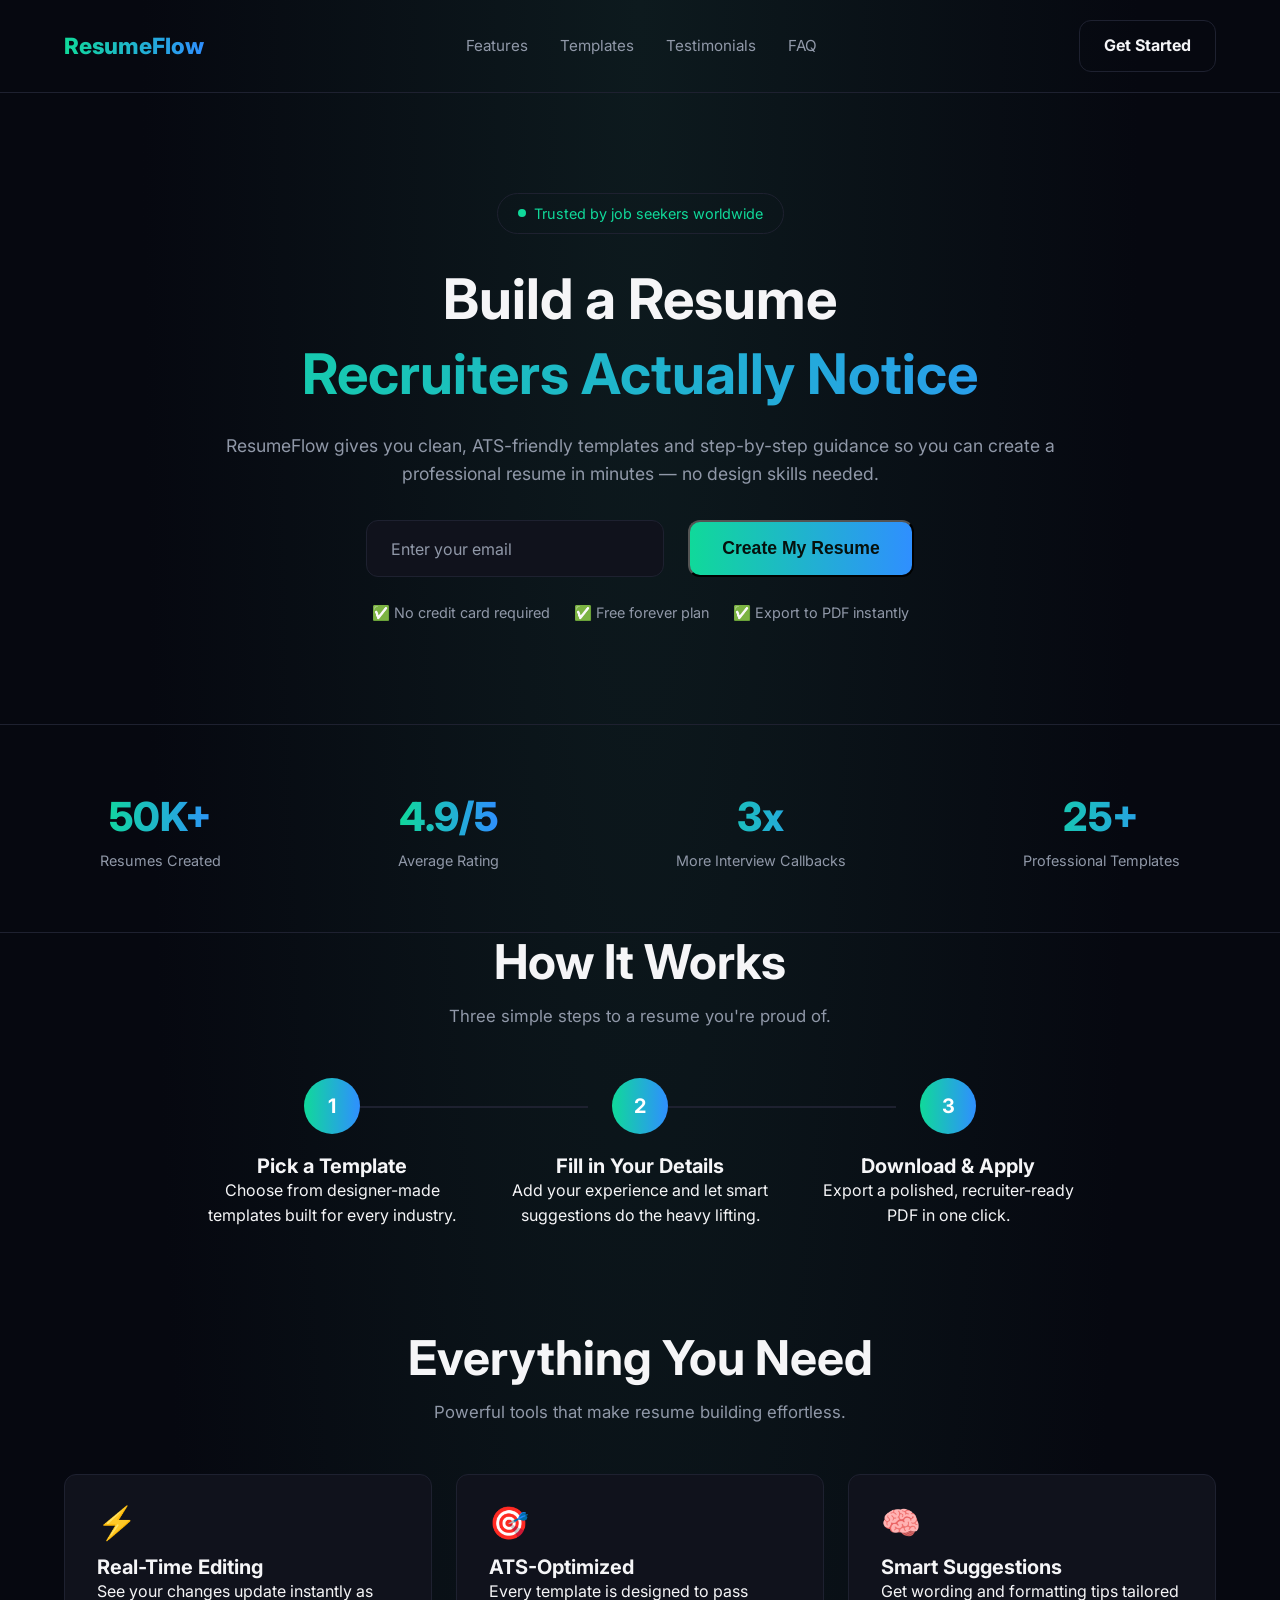
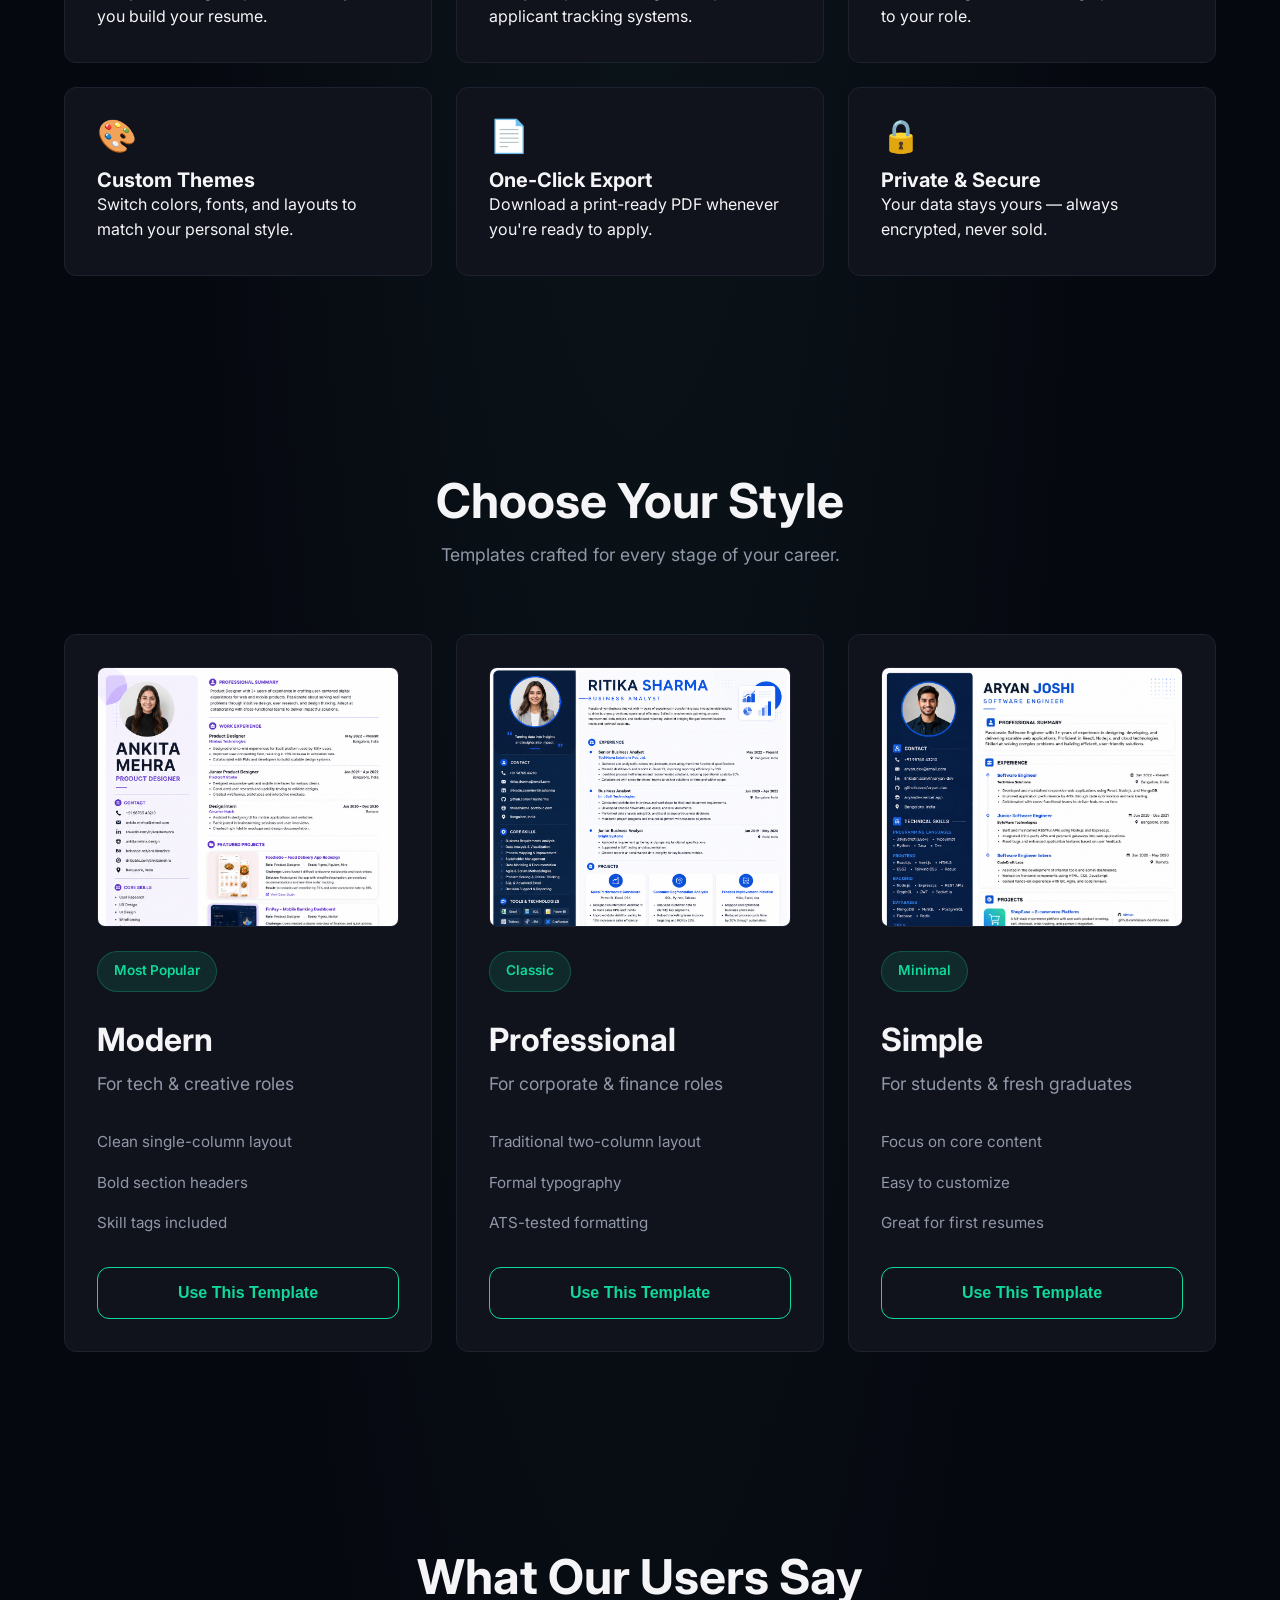
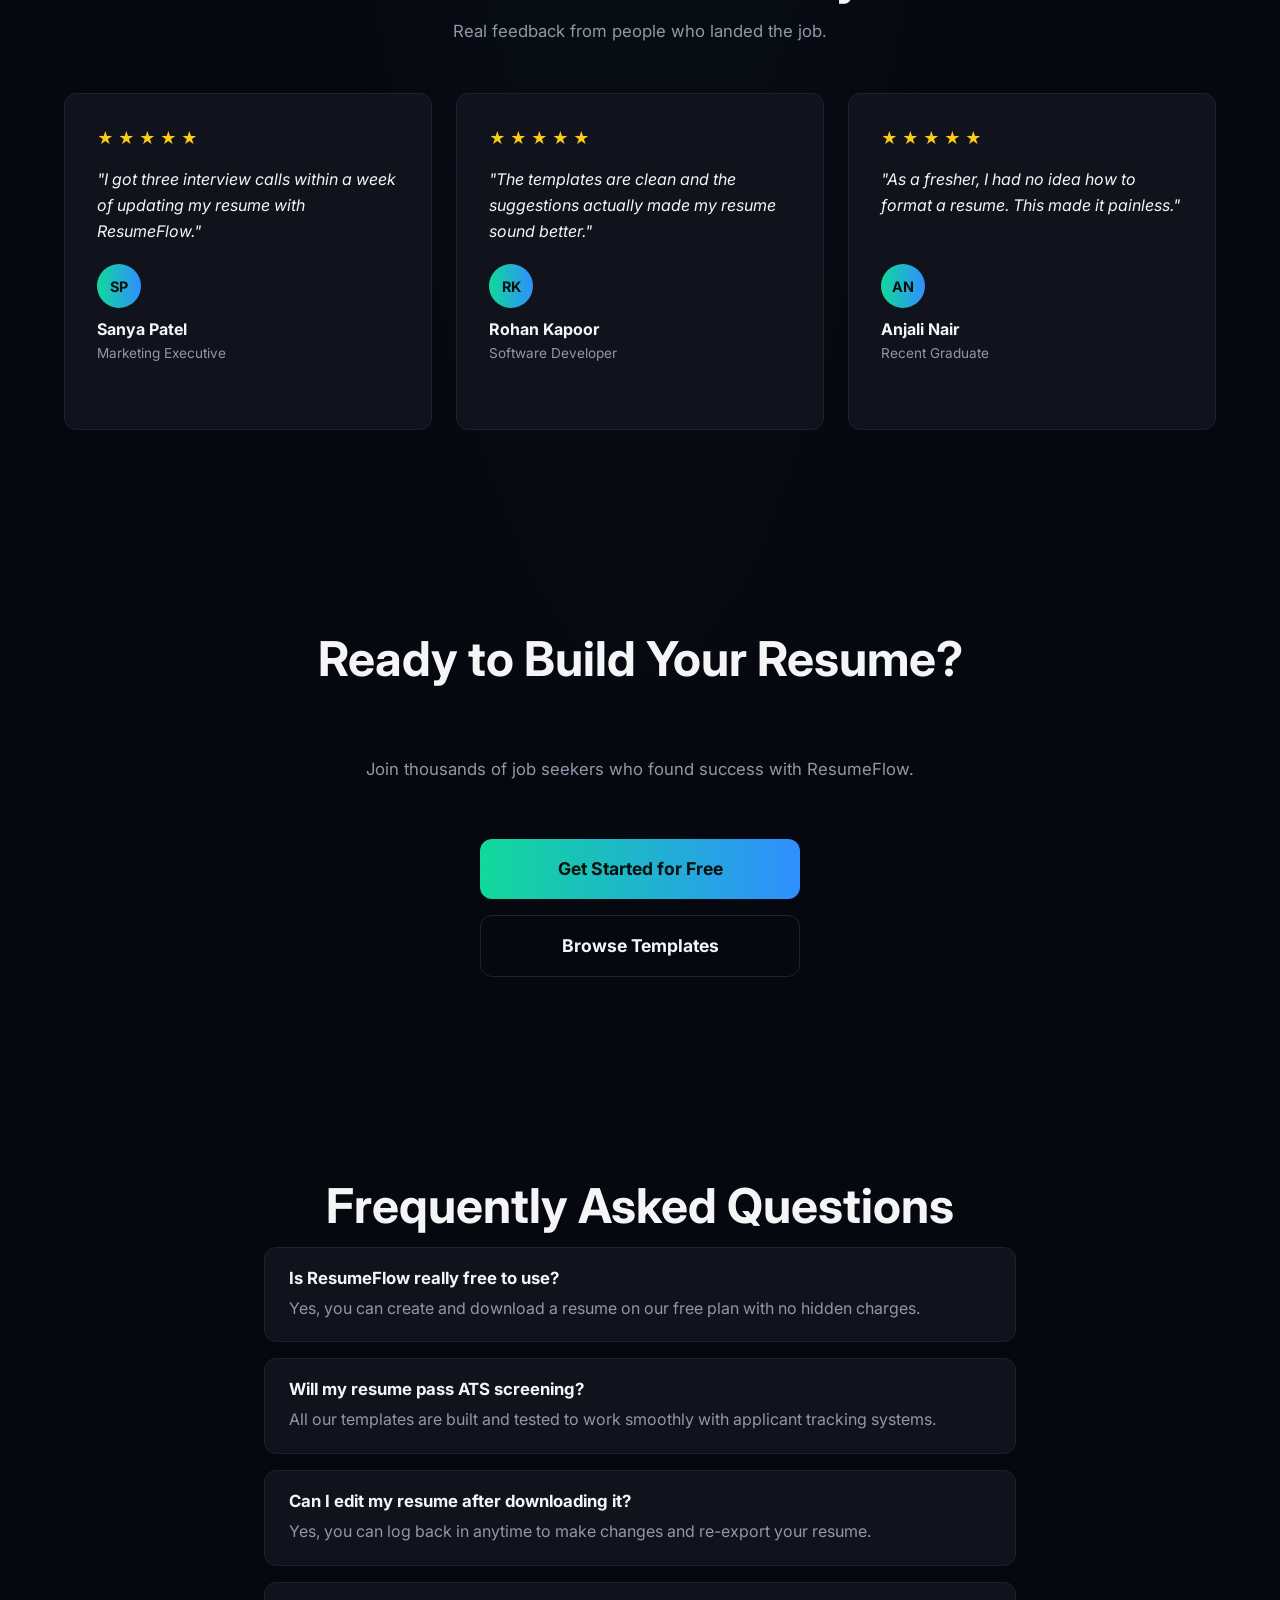
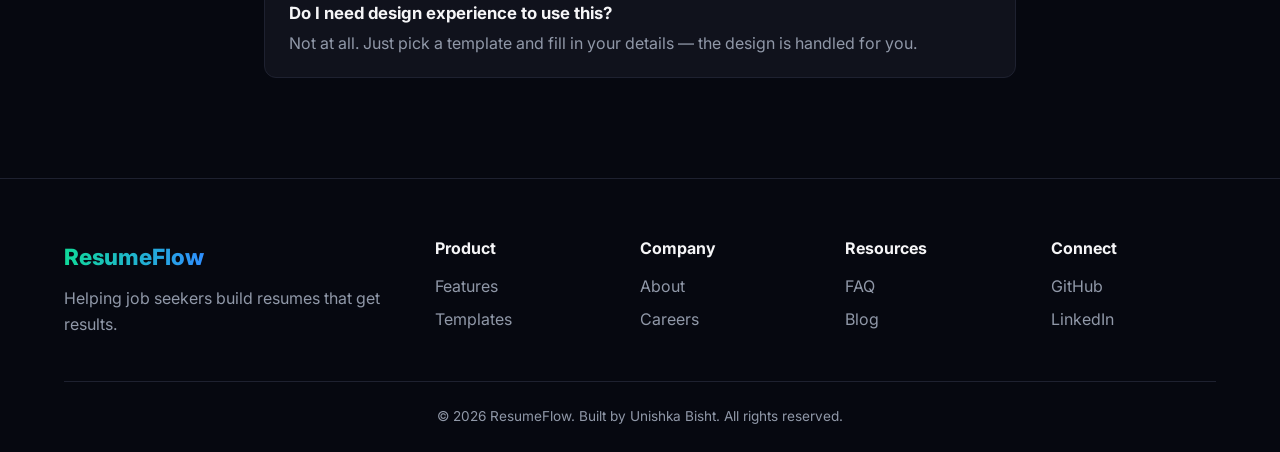
==== index.html @ 81ae3334 "first commit" ====
<!DOCTYPE html>
<html lang="en">

<head>
    <meta charset="UTF-8" />
    <meta name="viewport" content="width=device-width, initial-scale=1.0" />
    <title>ResumeFlow — Build a Resume That Gets You Hired</title>
    <meta name="description" content="ResumeFlow helps you create ATS-friendly, professional resumes in minutes with smart templates and real-time guidance." />
    <link rel="preconnect" href="https://fonts.googleapis.com">
    <link href="https://fonts.googleapis.com/css2?family=Inter:wght@400;600;700;800&display=swap" rel="stylesheet">
    <link rel="stylesheet" href="styles.css" />
</head>

<body>

    <!-- NAVBAR -->
    <header class="navbar">
        <nav class="nav container">
            <a href="#" class="logo">ResumeFlow</a>
            <ul class="nav-links">
                <li><a href="#features">Features</a></li>
                <li><a href="#templates">Templates</a></li>
                <li><a href="#testimonials">Testimonials</a></li>
                <li><a href="#faq">FAQ</a></li>
            </ul>
            <a href="#hero" class="btn btn-outline">Get Started</a>
        </nav>
    </header>

    <!-- HERO -->
    <section class="hero" id="hero">
        <div class="container">
            <span class="hero-badge">
                <span class="badge-dot"></span>
                Trusted by job seekers worldwide
            </span>
            <h1>
                <span class="heading-white">Build a Resume</span>
                <span class="heading-gradient">Recruiters Actually Notice</span>
            </h1>
            <p class="hero-subtext">
                ResumeFlow gives you clean, ATS-friendly templates and step-by-step guidance
                so you can create a professional resume in minutes — no design skills needed.
            </p>
            <form class="hero-form" onsubmit="return false;">
                <label for="email" class="visually-hidden">Enter your email</label>
                <input type="email" id="email" name="email" placeholder="Enter your email" required />
                <button type="submit" class="btn btn-primary btn-lg">Create My Resume</button>
            </form>
            <p class="reassurance">
                <span>✅ No credit card required</span>
                <span>✅ Free forever plan</span>
                <span>✅ Export to PDF instantly</span>
            </p>
        </div>
    </section>

    <!-- STATS -->
    <section class="stats">
        <dl class="stat-item">
            <dt>50K+</dt>
            <dd>Resumes Created</dd>
        </dl>
        <dl class="stat-item">
            <dt>4.9/5</dt>
            <dd>Average Rating</dd>
        </dl>
        <dl class="stat-item">
            <dt>3x</dt>
            <dd>More Interview Callbacks</dd>
        </dl>
        <dl class="stat-item">
            <dt>25+</dt>
            <dd>Professional Templates</dd>
        </dl>
    </section>

    <!-- HOW IT WORKS -->
    <section class="how-it-works container">
        <h2>How It Works</h2>
        <p class="section-subtext">Three simple steps to a resume you're proud of.</p>
        <ol class="steps-list">
            <li class="step-card">
                <h3>Pick a Template</h3>
                <p>Choose from designer-made templates built for every industry.</p>
            </li>
            <li class="step-card">
                <h3>Fill in Your Details</h3>
                <p>Add your experience and let smart suggestions do the heavy lifting.</p>
            </li>
            <li class="step-card">
                <h3>Download & Apply</h3>
                <p>Export a polished, recruiter-ready PDF in one click.</p>
            </li>
        </ol>
    </section>

    <!-- FEATURES -->
    <section class="features container" id="features">
        <h2>Everything You Need</h2>
        <p class="section-subtext">Powerful tools that make resume building effortless.</p>
        <ul class="card-grid card-grid-3">
            <li class="card">
                <div class="card-icon">⚡</div>
                <h3>Real-Time Editing</h3>
                <p>See your changes update instantly as you build your resume.</p>
            </li>
            <li class="card">
                <div class="card-icon">🎯</div>
                <h3>ATS-Optimized</h3>
                <p>Every template is designed to pass applicant tracking systems.</p>
            </li>
            <li class="card">
                <div class="card-icon">🧠</div>
                <h3>Smart Suggestions</h3>
                <p>Get wording and formatting tips tailored to your role.</p>
            </li>
            <li class="card">
                <div class="card-icon">🎨</div>
                <h3>Custom Themes</h3>
                <p>Switch colors, fonts, and layouts to match your personal style.</p>
            </li>
            <li class="card">
                <div class="card-icon">📄</div>
                <h3>One-Click Export</h3>
                <p>Download a print-ready PDF whenever you're ready to apply.</p>
            </li>
            <li class="card">
                <div class="card-icon">🔒</div>
                <h3>Private & Secure</h3>
                <p>Your data stays yours — always encrypted, never sold.</p>
            </li>
        </ul>
    </section>

    <!-- TEMPLATES -->
    <section id="templates">
        <h2>Choose Your Style</h2>
        <p>Templates crafted for every stage of your career.</p>
        <ul class="card-grid card-grid-3">
            <li class="template-card">
                <img src="images/template-modern.png" alt="Modern resume template preview" class="template-preview" />
                <span class="badge">Most Popular</span>
                <h3>Modern</h3>
                <p class="role">For tech & creative roles</p>
                <ul class="details">
                    <li>Clean single-column layout</li>
                    <li>Bold section headers</li>
                    <li>Skill tags included</li>
                </ul>
                <button type="button">Use This Template</button>
            </li>
            <li class="template-card">
                <img src="images/template-professional.png" alt="Professional resume template preview" class="template-preview" />
                <span class="badge">Classic</span>
                <h3>Professional</h3>
                <p class="role">For corporate & finance roles</p>
                <ul class="details">
                    <li>Traditional two-column layout</li>
                    <li>Formal typography</li>
                    <li>ATS-tested formatting</li>
                </ul>
                <button type="button">Use This Template</button>
            </li>
            <li class="template-card">
                <img src="images/template-simple.png" alt="Simple resume template preview" class="template-preview" />
                <span class="badge">Minimal</span>
                <h3>Simple</h3>
                <p class="role">For students & fresh graduates</p>
                <ul class="details">
                    <li>Focus on core content</li>
                    <li>Easy to customize</li>
                    <li>Great for first resumes</li>
                </ul>
                <button type="button">Use This Template</button>
            </li>
        </ul>
    </section>

    <!-- TESTIMONIALS -->
    <section class="testimonials container" id="testimonials">
        <h2>What Our Users Say</h2>
        <p class="section-subtext">Real feedback from people who landed the job.</p>
        <ul class="card-grid card-grid-3">
            <li class="card testimonial-card">
                <div class="stars">★★★★★</div>
                <p class="quote">"I got three interview calls within a week of updating my resume with ResumeFlow."</p>
                <div class="avatar">SP</div>
                <h3>Sanya Patel</h3>
                <p class="role">Marketing Executive</p>
            </li>
            <li class="card testimonial-card">
                <div class="stars">★★★★★</div>
                <p class="quote">"The templates are clean and the suggestions actually made my resume sound better."</p>
                <div class="avatar">RK</div>
                <h3>Rohan Kapoor</h3>
                <p class="role">Software Developer</p>
            </li>
            <li class="card testimonial-card">
                <div class="stars">★★★★★</div>
                <p class="quote">"As a fresher, I had no idea how to format a resume. This made it painless."</p>
                <div class="avatar">AN</div>
                <h3>Anjali Nair</h3>
                <p class="role">Recent Graduate</p>
            </li>
        </ul>
    </section>

    <!-- CTA BAND -->
    <section class="cta-band">
        <h2>Ready to Build Your Resume?</h2>
        <p class="section-subtext">Join thousands of job seekers who found success with ResumeFlow.</p>
        <a href="#hero" class="btn btn-primary btn-lg">Get Started for Free</a>
        <a href="#templates" class="btn btn-outline btn-lg">Browse Templates</a>
    </section>

    <!-- FAQ -->
    <section class="faq" id="faq">
        <h2>Frequently Asked Questions</h2>
        <ul class="faq-list">
            <li class="faq-item">
                <h3>Is ResumeFlow really free to use?</h3>
                <p>Yes, you can create and download a resume on our free plan with no hidden charges.</p>
            </li>
            <li class="faq-item">
                <h3>Will my resume pass ATS screening?</h3>
                <p>All our templates are built and tested to work smoothly with applicant tracking systems.</p>
            </li>
            <li class="faq-item">
                <h3>Can I edit my resume after downloading it?</h3>
                <p>Yes, you can log back in anytime to make changes and re-export your resume.</p>
            </li>
            <li class="faq-item">
                <h3>Do I need design experience to use this?</h3>
                <p>Not at all. Just pick a template and fill in your details — the design is handled for you.</p>
            </li>
        </ul>
    </section>

    <!-- FOOTER -->
    <footer class="footer">
        <div class="container">
            <div class="footer-grid">
                <div class="footer-brand">
                    <a href="#" class="logo">ResumeFlow</a>
                    <p>Helping job seekers build resumes that get results.</p>
                </div>
                <div class="footer-col">
                    <h4>Product</h4>
                    <ul>
                        <li><a href="#features">Features</a></li>
                        <li><a href="#templates">Templates</a></li>
                    </ul>
                </div>
                <div class="footer-col">
                    <h4>Company</h4>
                    <ul>
                        <li><a href="#">About</a></li>
                        <li><a href="#">Careers</a></li>
                    </ul>
                </div>
                <div class="footer-col">
                    <h4>Resources</h4>
                    <ul>
                        <li><a href="#faq">FAQ</a></li>
                        <li><a href="#">Blog</a></li>
                    </ul>
                </div>
                <div class="footer-col">
                    <h4>Connect</h4>
                    <ul>
                        <li><a href="https://github.com/Unishkabisht" target="_blank" rel="noopener">GitHub</a></li>
                        <li><a href="#">LinkedIn</a></li>
                    </ul>
                </div>
            </div>
            <p class="copyright">© <span id="year"></span> ResumeFlow. Built by Unishka Bisht. All rights reserved.</p>
        </div>
    </footer>

    <script src="script.js"></script>
</body>

</html>
---- styles.css ----
* {
    margin: 0;
    padding: 0;
    box-sizing: border-box;
}

:root {
    --bg-color: #121212;
    --surface-color: #10121c;
    --text-color: #f5f5f7;
    --text-muted: #9098a8;
    --accent-green: #10d99a;
    --accent-blue: #2f8fff;
    --accent-gradient: linear-gradient(90deg, var(--accent-green), var(--accent-blue));
    --border-color: #1e2130;
    --radius: 12px;
    --max-width: 1200px;
    --font-family: 'Inter', sans-serif;
}


body {
    font-family: var(--font-family);
    background: radial-gradient(ellipse at top, #0d1a1e 0%, #060810 55%);
    background-color: var(--bg-color);
    color: var(--text-color);
    line-height: 1.6;
}

.container {
    max-width: var(--max-width);
    margin: 0 auto;
    padding: 0 24px;
}

h1,
h2,
h3,
h4 {
    font-weight: 700;
    line-height: 1.2;
}

h1 {
    font-size: 4rem;
}

h2 {
    font-size: 3rem;
    margin-bottom: 12px;
    text-align: center;
}

.section-subtext {
    text-align: center;
    color: var(--text-muted);
    font-size: 1.05rem;
    margin-bottom: 48px;
}

h3 {
    font-size: 1.25rem;
}

a {
    color: inherit;
    text-decoration: none;
}

/* 2. BUTTONS */
.btn {
    display: inline-block;
    padding: 12px 24px;
    border-radius: 12px;
    font-weight: 600;
    transition: background-color 0.2s ease;
}

.btn-primary {
    background: var(--accent-gradient);
    color: #06110d;
    font-weight: 700;
}

.btn-primary:hover {
    filter: brightness(1.04);
    box-shadow: 0 8px 20px rgba(53, 230, 174, 0.35);
    transform: translateY(-2px);
}

.btn-lg {
    padding: 16px 32px;
    font-size: 1.1rem;
}

.btn-outline {
    background: transparent;
    color: var(--text-color);
    border: 1px solid var(--border-color);
    font-weight: 700;
}

.btn-outline:hover {
    border-color: var(--accent-green);
}

/* 3. NAVBAR*/
.navbar {
    border-bottom: 1px solid var(--border-color);
    padding: 20px 0;
}

.nav {
    display: flex;
    align-items: center;
    justify-content: space-between;
    flex-wrap: wrap;
    gap: 16px;
}

.logo {
    font-weight: 800;
    font-size: 1.4rem;
    background: var(--accent-gradient);
    -webkit-background-clip: text;
    background-clip: text;
    color: transparent;
}

.nav-links {
    display: flex;
    list-style: none;
    gap: 32px;
}

.nav-links a {
    color: var(--text-muted);
    font-size: 0.95rem;
}

.nav-links a:hover {
    color: var(--accent-green);
}

/* 4. HERO */
.hero {
    text-align: center;
    padding: 100px 24px;
}

.hero-badge {
    display: inline-flex;
    align-items: center;
    gap: 8px;
    padding: 8px 20px;
    border: 1px solid var(--border-color);
    border-radius: 999px;
    color: var(--accent-green);
    font-size: 0.9rem;
    margin-bottom: 32px;
}

.badge-dot {
    width: 8px;
    height: 8px;
    border-radius: 50%;
    background-color: var(--accent-green);
    display: inline-block;
}

.hero h1 {
    display: flex;
    flex-direction: column;
    gap: 8px;
    font-size: 3.5rem;
}

.heading-white {
    color: var(--text-color);
}

.heading-gradient {
    background: var(--accent-gradient);
    -webkit-background-clip: text;
    background-clip: text;
    color: transparent;
}

.hero-subtext {
    max-width: 900px;
    margin: 24px auto;
    color: var(--text-muted);
    font-size: 1.1rem;
}

.hero-form {
    display: flex;
    justify-content: center;
    gap: 24px;
    flex-wrap: wrap;
    margin-top: 32px;
}

.hero-form input {
    background-color: var(--surface-color);
    border: 1px solid var(--border-color);
    border-radius: 12px;
    padding: 14px 24px;
    color: var(--text-color);
    font-family: var(--font-family);
    font-size: 1rem;
    min-width: 260px;
}

.hero-form input::placeholder {
    color: var(--text-muted);
}

.visually-hidden {
    position: absolute;
    width: 1px;
    height: 1px;
    overflow: hidden;
    clip: rect(0, 0, 0, 0);
    white-space: nowrap;
}

.reassurance {
    margin-top: 24px;
    display: flex;
    justify-content: center;
    gap: 24px;
    flex-wrap: wrap;
    color: var(--text-muted);
    font-size: 0.9rem;
}

/* 5. STATS STRIP */
.stats {
    display: flex;
    flex-wrap: wrap;
    justify-content: space-around;
    gap: 24px;
    padding: 60px 24px;
    border-top: 1px solid var(--border-color);
    border-bottom: 1px solid var(--border-color);
}

.stat-item {
    margin: 0;
    padding: 0;
    text-align: center;
}

.stat-item dt {
    display: block;
    font-size: 2.5rem;
    font-weight: 800;
    margin: 0;
    background: var(--accent-gradient);
    -webkit-background-clip: text;
    background-clip: text;
    color: transparent;
}

.stat-item dd {
    margin: 0;
    color: var(--text-muted);
    font-size: 0.9rem;
}

/* 6. HOW IT WORKS */
.steps-list {
    list-style: none;
    counter-reset: step;
    display: flex;
    justify-content: space-between;
    gap: 24px;
    max-width: 900px;
    margin: 0 auto;
}

.step-card {
    counter-increment: step;
    position: relative;
    flex: 1;
    text-align: center;
    padding-top: 76px;
}

.step-card::before {
    content: counter(step);
    position: absolute;
    top: 0;
    left: 50%;
    transform: translateX(-50%);
    display: flex;
    align-items: center;
    justify-content: center;
    width: 56px;
    height: 56px;
    border-radius: 50%;
    background: var(--accent-gradient);
    color: #fff;
    font-weight: 700;
    font-size: 1.25rem;
    z-index: 2;
}

.step-card:not(:last-child)::after {
    content: "";
    position: absolute;
    top: 28px;
    left: calc(50% + 28px);
    width: calc(100% - 56px);
    height: 2px;
    background-color: var(--border-color);
    z-index: 1;
}

/* 7. CARDS (shared by features / templates / testimonials) */
.card-grid {
    list-style: none;
    margin: 0;
    padding: 0;
    display: grid;
    grid-template-columns: repeat(3, 1fr);
    grid-auto-rows: 1fr;
    gap: 24px;
}

.card-grid-3 {
    grid-template-columns: repeat(3, 1fr);
}

.card-grid-2 {
    grid-template-columns: repeat(2, 1fr);
    width: 100%;
}

.card {
    display: flex;
    flex-direction: column;
    height: 100%;
    background-color: var(--surface-color);
    border: 1px solid var(--border-color);
    border-radius: var(--radius);
    padding: 32px;
}

.features,
.templates,
.testimonials,
.faq,
.cta-band {
    padding: 100px 24px;
}

.card-icon {
    font-size: 2rem;
    line-height: 1;
    margin-bottom: 16px;
}

.card:hover {
    filter: brightness(1.04);
    box-shadow: 0 8px 20px rgba(53, 230, 174, 0.35);
    transform: translateY(-2px);
}

/* 8. TEMPLATES */
#templates {
    padding: 6rem 5%;
    text-align: center;
}

#templates>p {
    color: var(--text-muted);
    font-size: 1.1rem;
    margin-bottom: 4rem;
}

.template-card {
    background: var(--surface-color);
    border: 1px solid var(--border-color);
    border-radius: var(--radius);
    padding: 2rem;
    text-align: left;
    transition: .35s ease;
    overflow: hidden;
}

.template-preview {
    width: 100%;
    height: 260px;
    object-fit: cover;
    object-position: top;
    border-radius: 8px;
    margin-bottom: 1.5rem;
    border: 1px solid var(--border-color);
    display: block;
}

.template-card:hover {
    transform: translateY(-8px);
    border-color: var(--accent-green);
    box-shadow: 0 15px 35px rgba(0, 0, 0, .35);
}

.badge {
    display: inline-block;
    padding: .55rem 1rem;
    background: rgba(16, 217, 154, .12);
    color: var(--accent-green);
    border: 1px solid rgba(16, 217, 154, .25);
    border-radius: 50px;
    font-size: .85rem;
    font-weight: 600;
    margin-bottom: 1.8rem;
}

.template-card h3 {
    color: var(--text-color);
    font-size: 2rem;
    margin-bottom: .7rem;
}

.role {
    color: var(--text-muted);
    margin-bottom: 2rem;
    font-size: 1.1rem;
}

.details {
    list-style: none;
    padding: 0;
    margin: 0 0 2rem;
}

.details li {
    color: var(--text-muted);
    margin-bottom: 1rem;
    font-size: .95rem;
}

.template-card button {
    width: 100%;
    padding: 1rem;
    border: 1px solid var(--accent-green);
    border-radius: var(--radius);
    background: transparent;
    color: var(--accent-green);
    font-size: 1rem;
    font-weight: 600;
    cursor: pointer;
    transition: .3s;
}

.template-card button:hover {
    background: var(--accent-gradient);
    color: var(--bg-color);
    border-color: transparent;
}

/* 9. TESTIMONIALS */
.stars {
    color: #facc15;
    margin-bottom: 16px;
    letter-spacing: 4px;
}

.testimonial-card .quote {
    font-style: italic;
    color: var(--text-color);
    margin-bottom: 20px;
}

.avatar {
    width: 44px;
    height: 44px;
    border-radius: 50%;
    display: flex;
    align-items: center;
    justify-content: center;
    background: var(--accent-gradient);
    color: #06110d;
    font-weight: 700;
    font-size: 0.9rem;
    margin-top: auto;
    margin-bottom: 12px;
}

.testimonial-card h3 {
    font-size: 1rem;
    margin-bottom: 4px;
}

.testimonial-card .role {
    color: var(--text-muted);
    font-size: 0.85rem;
}

.testimonial-card {
    min-width: 0;
}

/* 10. CTA BAND */
.cta-band {
    display: flex;
    flex-direction: column;
    align-items: center;
    gap: 16px;
    text-align: center;
}

.cta-band .section-subtext {
    max-width: 789px;
    margin: 40px auto;
    padding: 0 30px;
}

.cta-band .btn {
    width: 100%;
    max-width: 320px;
    margin: 0;
}

/* 11. FAQ */
.faq {
    max-width: 800px;
    margin: 0 auto;
    padding: 100px 24px;
}

.faq-list {
    list-style: none;
    margin: 0;
    padding: 0;
    display: flex;
    flex-direction: column;
    gap: 16px;
}

.faq-item {
    border: 1px solid var(--border-color);
    border-radius: var(--radius);
    padding: 20px 24px;
    background-color: var(--surface-color);
    transition: border-color 0.25s ease, box-shadow 0.25s ease;
}

.faq-item:hover {
    border-color: var(--accent-green);
    box-shadow: 0 0 24px rgba(16, 217, 154, 0.15);
}

.faq-item h3 {
    font-size: 1.05rem;
    margin-bottom: 8px;
}

.faq-item p {
    color: var(--text-muted);
}

/* 12. FOOTER */
.footer {
    border-top: 1px solid var(--border-color);
    padding: 60px 24px 24px;
}

.footer-grid {
    display: grid;
    grid-template-columns: 2fr 1fr 1fr 1fr 1fr;
    gap: 40px;
    margin-bottom: 40px;
}

.footer-brand p {
    color: var(--text-muted);
    margin-top: 12px;
}

.footer-col h4 {
    margin-bottom: 16px;
    font-size: 1rem;
}

.footer-col ul {
    list-style: none;
    margin: 0;
    padding: 0;
}

.footer-col li {
    margin-bottom: 8px;
    color: var(--text-muted);
}

.copyright {
    text-align: center;
    color: var(--text-muted);
    font-size: 0.85rem;
    border-top: 1px solid var(--border-color);
    padding-top: 24px;
}

/* 13. RESPONSIVE */
@media (max-width: 768px) {
    .hero h1 {
        font-size: 2rem;
    }

    h2 {
        font-size: 1.75rem;
    }

    .nav-links {
        display: none;
    }

    .card-grid,
    .card-grid-3,
    .card-grid-2 {
        grid-template-columns: 1fr;
    }

    .footer-grid {
        grid-template-columns: 1fr;
    }

    .hero {
        padding: 60px 24px;
    }

    .hero-badge {
        flex-wrap: wrap;
        max-width: 90%;
        text-align: center;
    }

    .hero-form {
        flex-direction: column;
        align-items: center;
    }

    .hero-form input {
        width: 100%;
        max-width: 320px;
    }

    .steps-list {
        flex-direction: column;
        align-items: center;
        gap: 48px;
    }

    .step-card:not(:last-child)::after {
        display: none;
    }
}
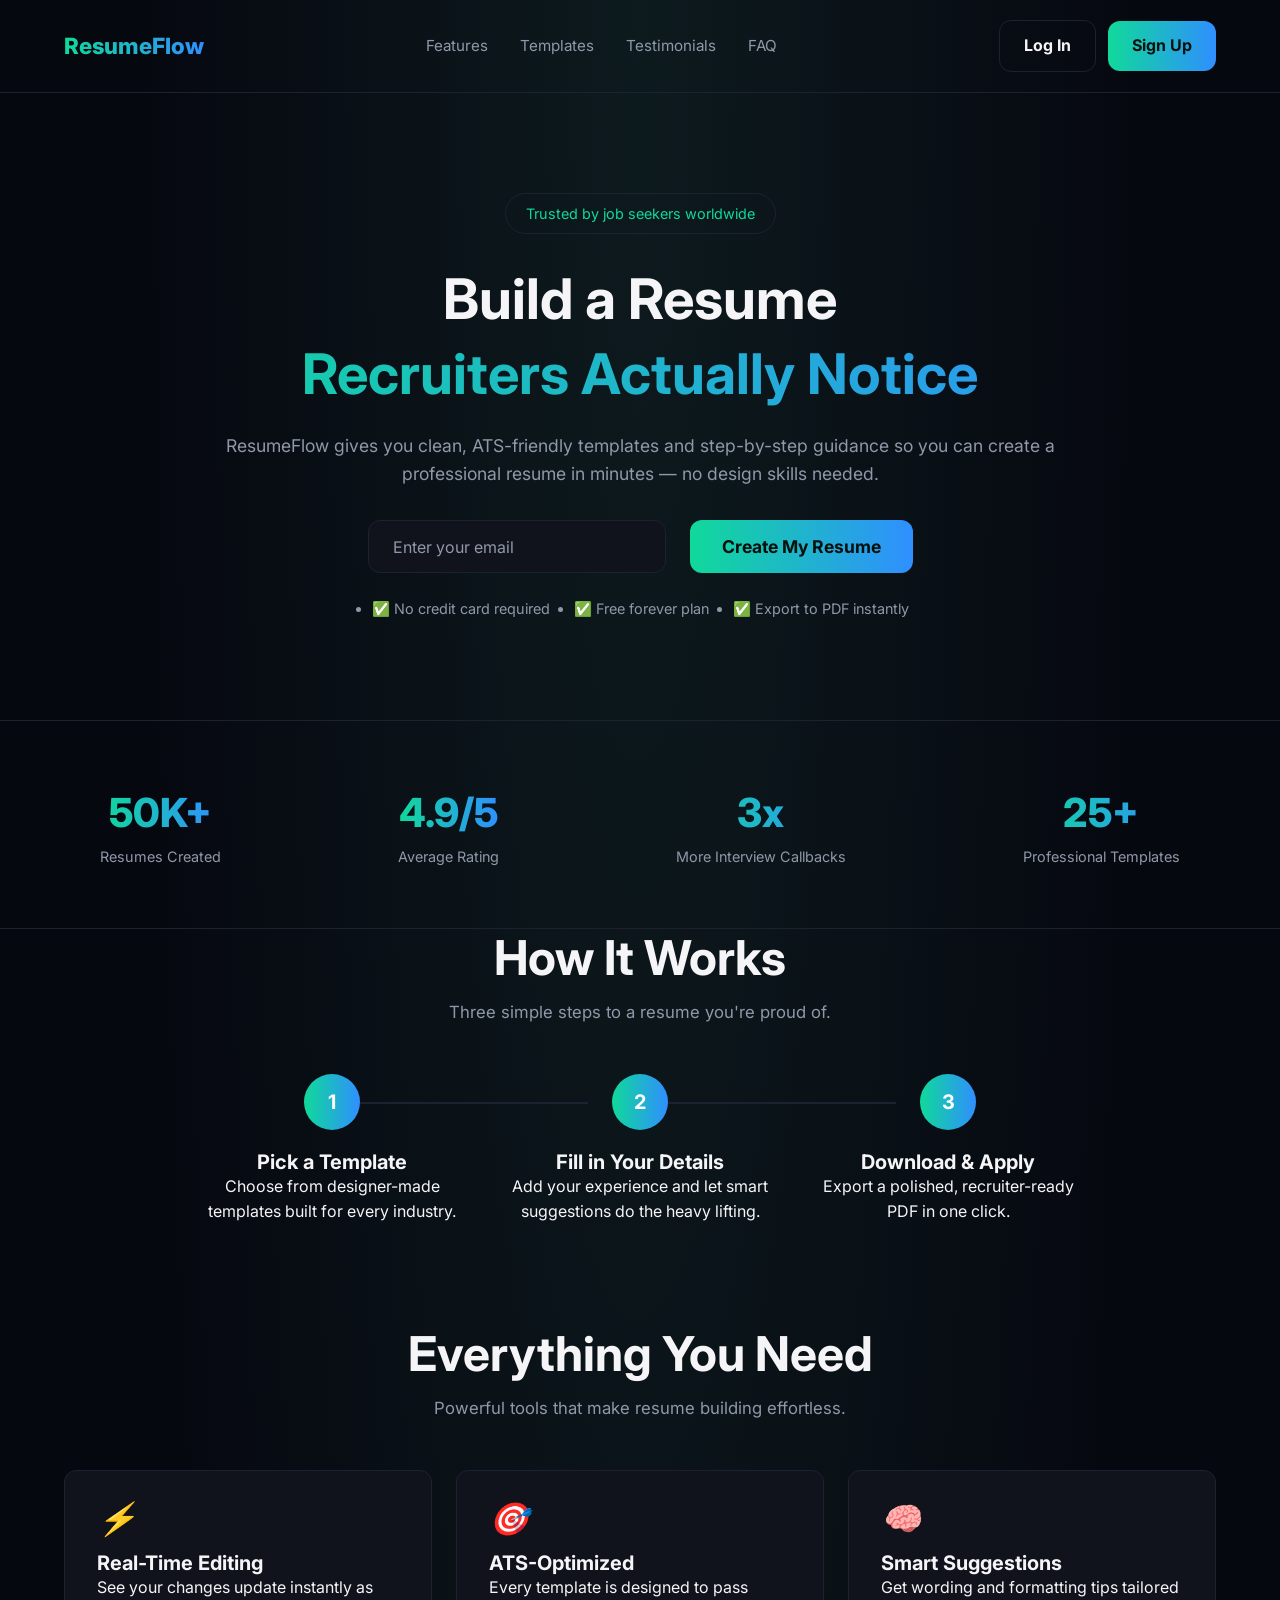
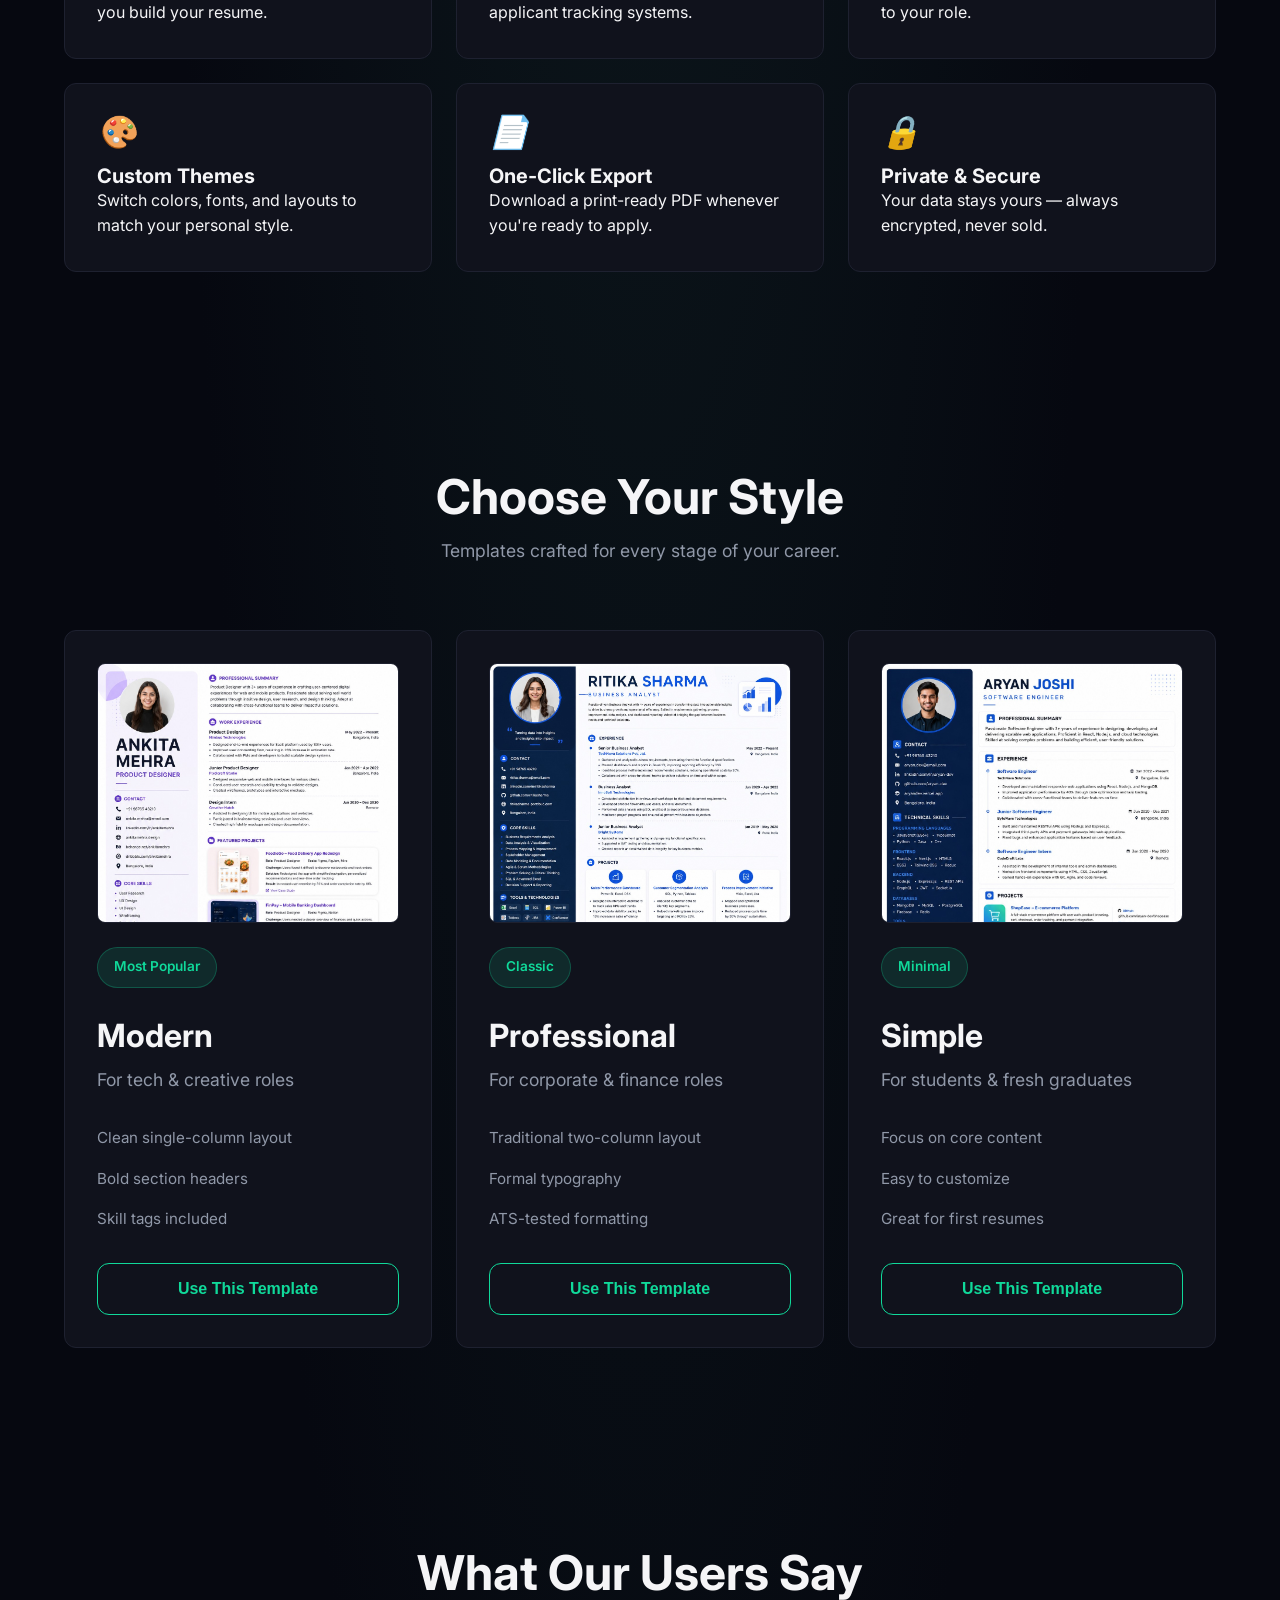
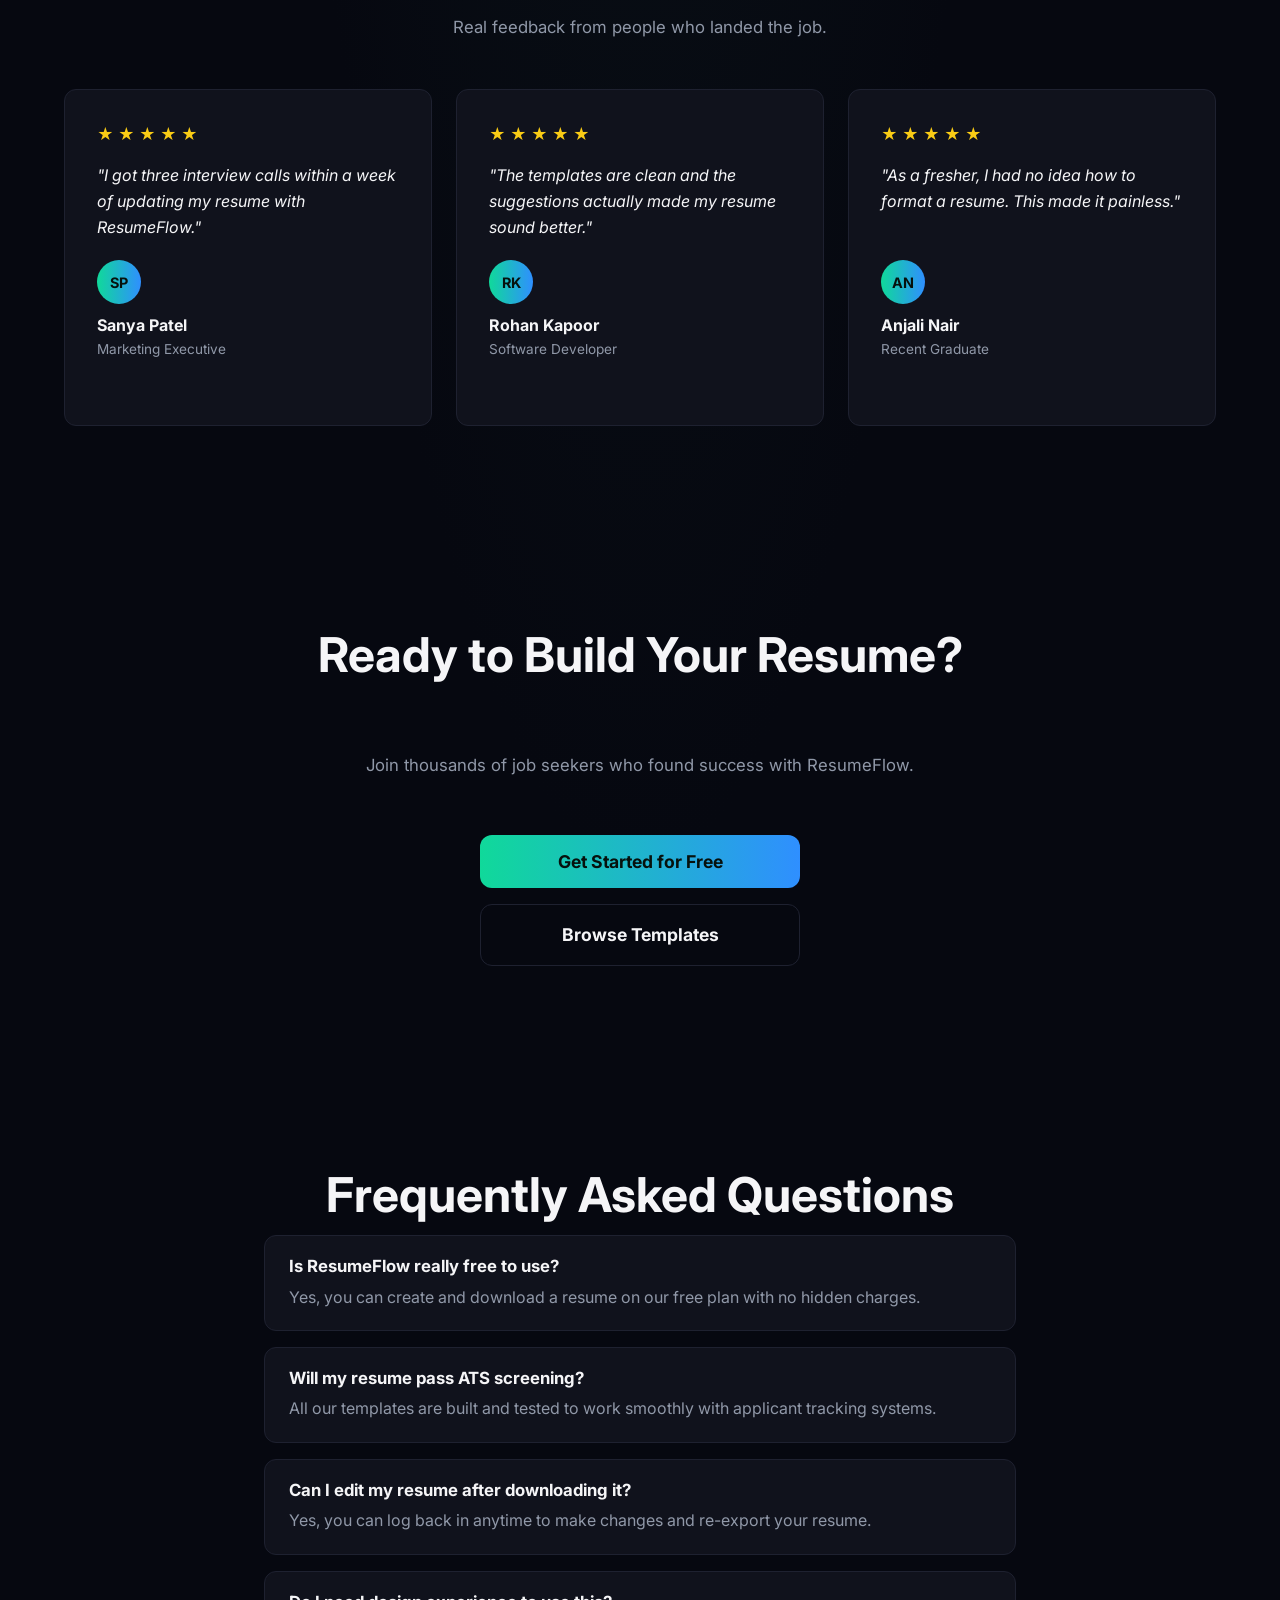
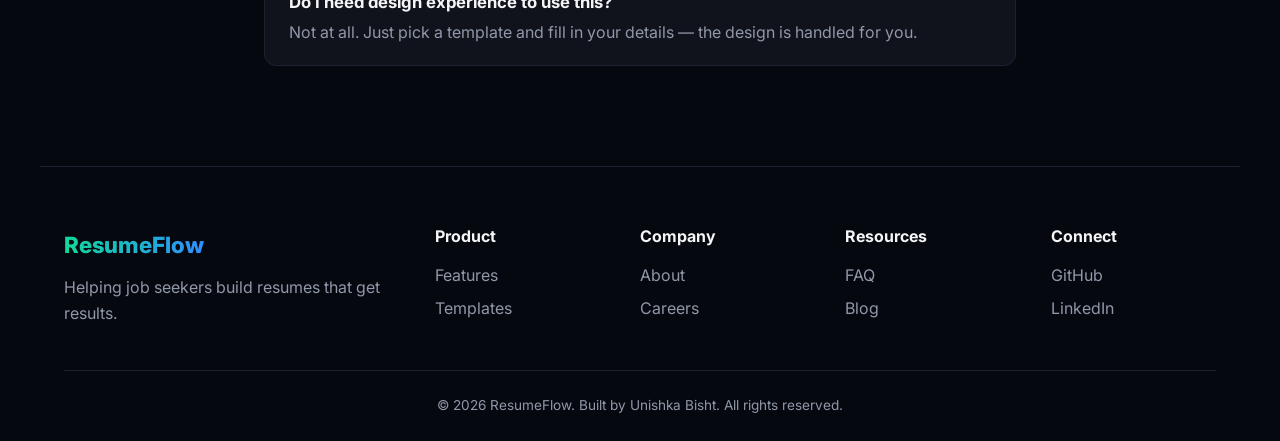
==== commit 0b80e9db: "added login and signin page" ====
--- a/index.html
+++ b/index.html
@@ -13,7 +13,6 @@
 
 <body>
 
-    <!-- NAVBAR -->
     <header class="navbar">
         <nav class="nav container">
             <a href="#" class="logo">ResumeFlow</a>
@@ -23,36 +22,34 @@
                 <li><a href="#testimonials">Testimonials</a></li>
                 <li><a href="#faq">FAQ</a></li>
             </ul>
-            <a href="#hero" class="btn btn-outline">Get Started</a>
+            <p class="nav-cta">
+                <a href="login.html" class="btn btn-outline">Log In</a>
+                <a href="signup.html" class="btn btn-primary">Sign Up</a>
+            </p>
         </nav>
     </header>
 
     <!-- HERO -->
-    <section class="hero" id="hero">
-        <div class="container">
-            <span class="hero-badge">
-                <span class="badge-dot"></span>
-                Trusted by job seekers worldwide
-            </span>
-            <h1>
-                <span class="heading-white">Build a Resume</span>
-                <span class="heading-gradient">Recruiters Actually Notice</span>
-            </h1>
-            <p class="hero-subtext">
-                ResumeFlow gives you clean, ATS-friendly templates and step-by-step guidance
-                so you can create a professional resume in minutes — no design skills needed.
-            </p>
-            <form class="hero-form" onsubmit="return false;">
-                <label for="email" class="visually-hidden">Enter your email</label>
-                <input type="email" id="email" name="email" placeholder="Enter your email" required />
-                <button type="submit" class="btn btn-primary btn-lg">Create My Resume</button>
-            </form>
-            <p class="reassurance">
-                <span>✅ No credit card required</span>
-                <span>✅ Free forever plan</span>
-                <span>✅ Export to PDF instantly</span>
-            </p>
-        </div>
+    <section class="hero container" id="hero">
+        <p class="hero-badge">Trusted by job seekers worldwide</p>
+        <h1>
+            Build a Resume<br />
+            <strong class="heading-gradient">Recruiters Actually Notice</strong>
+        </h1>
+        <p class="hero-subtext">
+            ResumeFlow gives you clean, ATS-friendly templates and step-by-step guidance
+            so you can create a professional resume in minutes — no design skills needed.
+        </p>
+        <form class="hero-form" onsubmit="return false;">
+            <label for="email" class="visually-hidden">Enter your email</label>
+            <input type="email" id="email" name="email" placeholder="Enter your email" required />
+            <button type="submit" class="btn btn-primary btn-lg">Create My Resume</button>
+        </form>
+        <ul class="reassurance">
+            <li>✅ No credit card required</li>
+            <li>✅ Free forever plan</li>
+            <li>✅ Export to PDF instantly</li>
+        </ul>
     </section>
 
     <!-- STATS -->
@@ -101,32 +98,32 @@
         <p class="section-subtext">Powerful tools that make resume building effortless.</p>
         <ul class="card-grid card-grid-3">
             <li class="card">
-                <div class="card-icon">⚡</div>
+                <i class="card-icon">⚡</i>
                 <h3>Real-Time Editing</h3>
                 <p>See your changes update instantly as you build your resume.</p>
             </li>
             <li class="card">
-                <div class="card-icon">🎯</div>
+                <i class="card-icon">🎯</i>
                 <h3>ATS-Optimized</h3>
                 <p>Every template is designed to pass applicant tracking systems.</p>
             </li>
             <li class="card">
-                <div class="card-icon">🧠</div>
+                <i class="card-icon">🧠</i>
                 <h3>Smart Suggestions</h3>
                 <p>Get wording and formatting tips tailored to your role.</p>
             </li>
             <li class="card">
-                <div class="card-icon">🎨</div>
+                <i class="card-icon">🎨</i>
                 <h3>Custom Themes</h3>
                 <p>Switch colors, fonts, and layouts to match your personal style.</p>
             </li>
             <li class="card">
-                <div class="card-icon">📄</div>
+                <i class="card-icon">📄</i>
                 <h3>One-Click Export</h3>
                 <p>Download a print-ready PDF whenever you're ready to apply.</p>
             </li>
             <li class="card">
-                <div class="card-icon">🔒</div>
+                <i class="card-icon">🔒</i>
                 <h3>Private & Secure</h3>
                 <p>Your data stays yours — always encrypted, never sold.</p>
             </li>
@@ -139,8 +136,8 @@
         <p>Templates crafted for every stage of your career.</p>
         <ul class="card-grid card-grid-3">
             <li class="template-card">
-                <img src="images/template-modern.png" alt="Modern resume template preview" class="template-preview" />
-                <span class="badge">Most Popular</span>
+                <img src="../images/1.jpeg" alt="Modern resume template preview" class="template-preview" />
+                <mark class="badge">Most Popular</mark>
                 <h3>Modern</h3>
                 <p class="role">For tech & creative roles</p>
                 <ul class="details">
@@ -151,8 +148,8 @@
                 <button type="button">Use This Template</button>
             </li>
             <li class="template-card">
-                <img src="images/template-professional.png" alt="Professional resume template preview" class="template-preview" />
-                <span class="badge">Classic</span>
+                <img src="../images/2.jpeg" alt="Professional resume template preview" class="template-preview" />
+                <mark class="badge">Classic</mark>
                 <h3>Professional</h3>
                 <p class="role">For corporate & finance roles</p>
                 <ul class="details">
@@ -163,8 +160,8 @@
                 <button type="button">Use This Template</button>
             </li>
             <li class="template-card">
-                <img src="images/template-simple.png" alt="Simple resume template preview" class="template-preview" />
-                <span class="badge">Minimal</span>
+                <img src="../images/3.jpeg" alt="Simple resume template preview" class="template-preview" />
+                <mark class="badge">Minimal</mark>
                 <h3>Simple</h3>
                 <p class="role">For students & fresh graduates</p>
                 <ul class="details">
@@ -183,23 +180,23 @@
         <p class="section-subtext">Real feedback from people who landed the job.</p>
         <ul class="card-grid card-grid-3">
             <li class="card testimonial-card">
-                <div class="stars">★★★★★</div>
+                <p class="stars">★★★★★</p>
                 <p class="quote">"I got three interview calls within a week of updating my resume with ResumeFlow."</p>
-                <div class="avatar">SP</div>
+                <b class="avatar">SP</b>
                 <h3>Sanya Patel</h3>
                 <p class="role">Marketing Executive</p>
             </li>
             <li class="card testimonial-card">
-                <div class="stars">★★★★★</div>
+                <p class="stars">★★★★★</p>
                 <p class="quote">"The templates are clean and the suggestions actually made my resume sound better."</p>
-                <div class="avatar">RK</div>
+                <b class="avatar">RK</b>
                 <h3>Rohan Kapoor</h3>
                 <p class="role">Software Developer</p>
             </li>
             <li class="card testimonial-card">
-                <div class="stars">★★★★★</div>
+                <p class="stars">★★★★★</p>
                 <p class="quote">"As a fresher, I had no idea how to format a resume. This made it painless."</p>
-                <div class="avatar">AN</div>
+                <b class="avatar">AN</b>
                 <h3>Anjali Nair</h3>
                 <p class="role">Recent Graduate</p>
             </li>
@@ -210,7 +207,7 @@
     <section class="cta-band">
         <h2>Ready to Build Your Resume?</h2>
         <p class="section-subtext">Join thousands of job seekers who found success with ResumeFlow.</p>
-        <a href="#hero" class="btn btn-primary btn-lg">Get Started for Free</a>
+        <button type="button" class="btn btn-primary btn-lg" data-open-modal="registerModal">Get Started for Free</button>
         <a href="#templates" class="btn btn-outline btn-lg">Browse Templates</a>
     </section>
 
@@ -238,47 +235,45 @@
     </section>
 
     <!-- FOOTER -->
-    <footer class="footer">
-        <div class="container">
-            <div class="footer-grid">
-                <div class="footer-brand">
-                    <a href="#" class="logo">ResumeFlow</a>
-                    <p>Helping job seekers build resumes that get results.</p>
-                </div>
-                <div class="footer-col">
-                    <h4>Product</h4>
-                    <ul>
-                        <li><a href="#features">Features</a></li>
-                        <li><a href="#templates">Templates</a></li>
-                    </ul>
-                </div>
-                <div class="footer-col">
-                    <h4>Company</h4>
-                    <ul>
-                        <li><a href="#">About</a></li>
-                        <li><a href="#">Careers</a></li>
-                    </ul>
-                </div>
-                <div class="footer-col">
-                    <h4>Resources</h4>
-                    <ul>
-                        <li><a href="#faq">FAQ</a></li>
-                        <li><a href="#">Blog</a></li>
-                    </ul>
-                </div>
-                <div class="footer-col">
-                    <h4>Connect</h4>
-                    <ul>
-                        <li><a href="https://github.com/Unishkabisht" target="_blank" rel="noopener">GitHub</a></li>
-                        <li><a href="#">LinkedIn</a></li>
-                    </ul>
-                </div>
-            </div>
-            <p class="copyright">© <span id="year"></span> ResumeFlow. Built by Unishka Bisht. All rights reserved.</p>
-        </div>
+    <footer class="footer container">
+        <section class="footer-grid">
+            <section class="footer-brand">
+                <a href="#" class="logo">ResumeFlow</a>
+                <p>Helping job seekers build resumes that get results.</p>
+            </section>
+            <nav class="footer-col">
+                <h4>Product</h4>
+                <ul>
+                    <li><a href="#features">Features</a></li>
+                    <li><a href="#templates">Templates</a></li>
+                </ul>
+            </nav>
+            <nav class="footer-col">
+                <h4>Company</h4>
+                <ul>
+                    <li><a href="#">About</a></li>
+                    <li><a href="#">Careers</a></li>
+                </ul>
+            </nav>
+            <nav class="footer-col">
+                <h4>Resources</h4>
+                <ul>
+                    <li><a href="#faq">FAQ</a></li>
+                    <li><a href="#">Blog</a></li>
+                </ul>
+            </nav>
+            <nav class="footer-col">
+                <h4>Connect</h4>
+                <ul>
+                    <li><a href="https://github.com/Unishkabisht" target="_blank" rel="noopener">GitHub</a></li>
+                    <li><a href="#">LinkedIn</a></li>
+                </ul>
+            </nav>
+        </section>
+        <p class="copyright">© <time id="year"></time> ResumeFlow. Built by Unishka Bisht. All rights reserved.</p>
     </footer>
 
     <script src="script.js"></script>
 </body>
 
-</html>
+</html>
--- a/styles.css
+++ b/styles.css
@@ -39,10 +39,14 @@
 h4 {
     font-weight: 700;
     line-height: 1.2;
-}
+    color: var(--text-color);
+}
+
 
 h1 {
     font-size: 4rem;
+   
+
 }
 
 h2 {
@@ -60,6 +64,7 @@
 
 h3 {
     font-size: 1.25rem;
+     color: var(white);
 }
 
 a {
@@ -67,13 +72,15 @@
     text-decoration: none;
 }
 
-/* 2. BUTTONS */
 .btn {
     display: inline-block;
     padding: 12px 24px;
     border-radius: 12px;
     font-weight: 600;
     transition: background-color 0.2s ease;
+    cursor: pointer;
+    border: none;
+    font-family: var(--font-family);
 }
 
 .btn-primary {
@@ -104,7 +111,6 @@
     border-color: var(--accent-green);
 }
 
-/* 3. NAVBAR*/
 .navbar {
     border-bottom: 1px solid var(--border-color);
     padding: 20px 0;
@@ -142,7 +148,6 @@
     color: var(--accent-green);
 }
 
-/* 4. HERO */
 .hero {
     text-align: center;
     padding: 100px 24px;
@@ -235,7 +240,6 @@
     font-size: 0.9rem;
 }
 
-/* 5. STATS STRIP */
 .stats {
     display: flex;
     flex-wrap: wrap;
@@ -269,7 +273,6 @@
     font-size: 0.9rem;
 }
 
-/* 6. HOW IT WORKS */
 .steps-list {
     list-style: none;
     counter-reset: step;
@@ -318,7 +321,6 @@
     z-index: 1;
 }
 
-/* 7. CARDS (shared by features / templates / testimonials) */
 .card-grid {
     list-style: none;
     margin: 0;
@@ -368,7 +370,6 @@
     transform: translateY(-2px);
 }
 
-/* 8. TEMPLATES */
 #templates {
     padding: 6rem 5%;
     text-align: center;
@@ -462,7 +463,6 @@
     border-color: transparent;
 }
 
-/* 9. TESTIMONIALS */
 .stars {
     color: #facc15;
     margin-bottom: 16px;
@@ -504,7 +504,6 @@
     min-width: 0;
 }
 
-/* 10. CTA BAND */
 .cta-band {
     display: flex;
     flex-direction: column;
@@ -525,7 +524,6 @@
     margin: 0;
 }
 
-/* 11. FAQ */
 .faq {
     max-width: 800px;
     margin: 0 auto;
@@ -563,7 +561,6 @@
     color: var(--text-muted);
 }
 
-/* 12. FOOTER */
 .footer {
     border-top: 1px solid var(--border-color);
     padding: 60px 24px 24px;
@@ -605,7 +602,6 @@
     padding-top: 24px;
 }
 
-/* 13. RESPONSIVE */
 @media (max-width: 768px) {
     .hero h1 {
         font-size: 2rem;
@@ -659,3 +655,332 @@
         display: none;
     }
 }
+
+.nav-cta {
+    display: flex;
+    align-items: center;
+    gap: 12px;
+}
+
+.modal-title {
+    font-size: 2rem;
+    color: var(--text-color);
+    margin-bottom: 8px;
+}
+
+.modal-subtitle {
+    color: var(--text-muted);
+    font-size: 0.95rem;
+    margin-bottom: 36px;
+}
+
+.auth-form {
+    display: flex;
+    flex-direction: column;
+    gap: 20px;
+}
+
+.form-field {
+    display: flex;
+    flex-direction: column;
+    gap: 8px;
+}
+
+.form-field label {
+    font-size: 0.85rem;
+    font-weight: 600;
+    color: var(--text-color);
+}
+
+.form-field input {
+    background-color: var(--bg-color);
+    border: 1px solid var(--border-color);
+    border-radius: 10px;
+    padding: 13px 16px;
+    color: var(--text-color);
+    font-family: var(--font-family);
+    font-size: 0.95rem;
+    width: 100%;
+    transition: border-color 0.2s ease;
+}
+
+.form-field input:focus {
+    outline: none;
+    border-color: var(--accent-green);
+}
+
+.form-field input::placeholder {
+    color: var(--text-muted);
+}
+
+.password-field {
+    position: relative;
+}
+
+.password-field input {
+    padding-right: 44px;
+}
+
+.toggle-password {
+    position: absolute;
+    right: 14px;
+    top: 38px;
+    background: none;
+    border: none;
+    cursor: pointer;
+    color: var(--text-muted);
+    font-size: 1rem;
+    line-height: 1;
+    padding: 4px;
+}
+
+.toggle-password:hover {
+    color: var(--accent-green);
+}
+
+.form-row {
+    display: flex;
+    align-items: center;
+    justify-content: space-between;
+    font-size: 0.85rem;
+}
+
+.remember-me {
+    display: flex;
+    align-items: center;
+    gap: 8px;
+    color: var(--text-muted);
+}
+
+.remember-me input {
+    accent-color: var(--accent-green);
+}
+
+.form-row a,
+.auth-switch a {
+    color: var(--accent-green);
+    font-weight: 600;
+}
+
+.form-row a:hover,
+.auth-switch a:hover {
+    text-decoration: underline;
+}
+
+.auth-form .btn {
+    width: 100%;
+    text-align: center;
+    border: none;
+    cursor: pointer;
+    font-family: var(--font-family);
+    margin-top: 4px;
+}
+
+.auth-divider {
+    display: flex;
+    align-items: center;
+    gap: 16px;
+    color: var(--text-muted);
+    font-size: 0.8rem;
+    margin: 28px 0;
+}
+
+.auth-divider::before,
+.auth-divider::after {
+    content: "";
+    flex: 1;
+    height: 1px;
+    background-color: var(--border-color);
+}
+
+.social-row {
+    display: flex;
+    gap: 16px;
+}
+
+.btn-social {
+    flex: 1;
+    display: flex;
+    align-items: center;
+    justify-content: center;
+    gap: 10px;
+    padding: 12px;
+    border: 1px solid var(--border-color);
+    border-radius: 10px;
+    background: transparent;
+    color: var(--text-color);
+    font-family: var(--font-family);
+    font-weight: 600;
+    font-size: 0.9rem;
+    cursor: pointer;
+    transition: border-color 0.2s ease, background-color 0.2s ease;
+}
+
+.btn-social:hover {
+    border-color: var(--accent-green);
+    background-color: rgba(16, 217, 154, 0.06);
+}
+
+.btn-social svg {
+    width: 18px;
+    height: 18px;
+    flex-shrink: 0;
+}
+
+.auth-switch {
+    margin-top: auto;
+    padding-top: 32px;
+    text-align: center;
+    font-size: 0.9rem;
+    color: var(--text-muted);
+}
+
+dialog.modal-box {
+    display: none;
+}
+
+dialog.modal-box[open] {
+    display: flex;
+    position: fixed;
+    top: 50%;
+    left: 50%;
+    transform: translate(-50%, -50%);
+    margin: 0;
+}
+
+dialog.modal-box::backdrop {
+    background: rgba(6, 8, 16, 0.75);
+}
+
+.modal-box {
+    width: 100%;
+    max-width: 440px;
+    max-height: 90vh;
+    overflow-y: auto;
+    background-color: var(--surface-color);
+    border: 1px solid var(--border-color);
+    border-radius: 20px;
+    padding: 44px 36px 36px;
+    box-shadow: 0 30px 80px rgba(0, 0, 0, 0.5);
+    color: var(--text-color);
+}
+
+.modal-close {
+    position: absolute;
+    top: 16px;
+    right: 16px;
+    background: none;
+    border: none;
+    color: var(--text-muted);
+    font-size: 1.5rem;
+    line-height: 1;
+    cursor: pointer;
+    z-index: 2;
+}
+
+.modal-close:hover {
+    color: var(--accent-green);
+}
+
+.modal-box.with-image {
+    max-width: 920px;
+    max-height:600px;
+    padding: 0;
+    overflow: hidden;
+}
+
+.modal-form-side {
+    flex: 1 1 55%;
+    padding: 44px 40px 36px;
+    overflow-y: auto;
+    max-height: 90vh;
+    display: flex;
+    flex-direction: column;
+}
+
+.modal-image-side {
+    flex: 1 1 45%;
+    min-height: 100%;
+    background: radial-gradient(ellipse at top left, #0e2a24 0%, #081824 60%, #060810 100%);
+    border-left: 1px solid var(--border-color);
+    display: flex;
+    align-items: stretch;
+    justify-content: stretch;
+    padding: 0;
+    overflow: hidden;
+}
+
+.modal-image-side img {
+    width: 100%;
+    height: 100%;
+    object-fit: contain;
+    object-position: center;
+    border-radius: 0;
+    border: none;
+    box-shadow: none;
+    display: block;
+}
+
+@media (max-width: 768px) {
+    .modal-image-side {
+        display: none;
+    }
+
+    dialog.modal-box[open] {
+        width: calc(100% - 32px);
+    }
+}
+
+/* AUTH FULL PAGE (Login / Signup) */
+.auth-page {
+    min-height: 100vh;
+    display: flex;
+    background-color: var(--bg-color);
+}
+
+.auth-form-side {
+    flex: 1 1 50%;
+    display: flex;
+    flex-direction: column;
+    justify-content: center;
+    padding: 48px 64px;
+    max-width: 560px;
+}
+
+.auth-logo {
+    margin-bottom: 48px;
+    font-size: 1.4rem;
+}
+
+.auth-image-side {
+    flex: 1 1 50%;
+    min-height: 100vh;
+    background: radial-gradient(ellipse at top left, #0e2a24 0%, #081824 60%, #060810 100%);
+    border-left: 1px solid var(--border-color);
+    display: flex;
+    align-items: center;
+    justify-content: center;
+    padding: 24px;
+    overflow: hidden;
+}
+
+.auth-image-side img {
+    width: 100%;
+    height: 100%;
+    max-width: 100%;
+    max-height: 100%;
+    object-fit: contain;
+    border-radius: 16px;
+    box-shadow: 0 30px 80px rgba(0, 0, 0, 0.5);
+}
+
+@media (max-width: 900px) {
+    .auth-image-side {
+        display: none;
+    }
+
+    .auth-form-side {
+        max-width: 100%;
+        padding: 40px 24px;
+    }
+}
